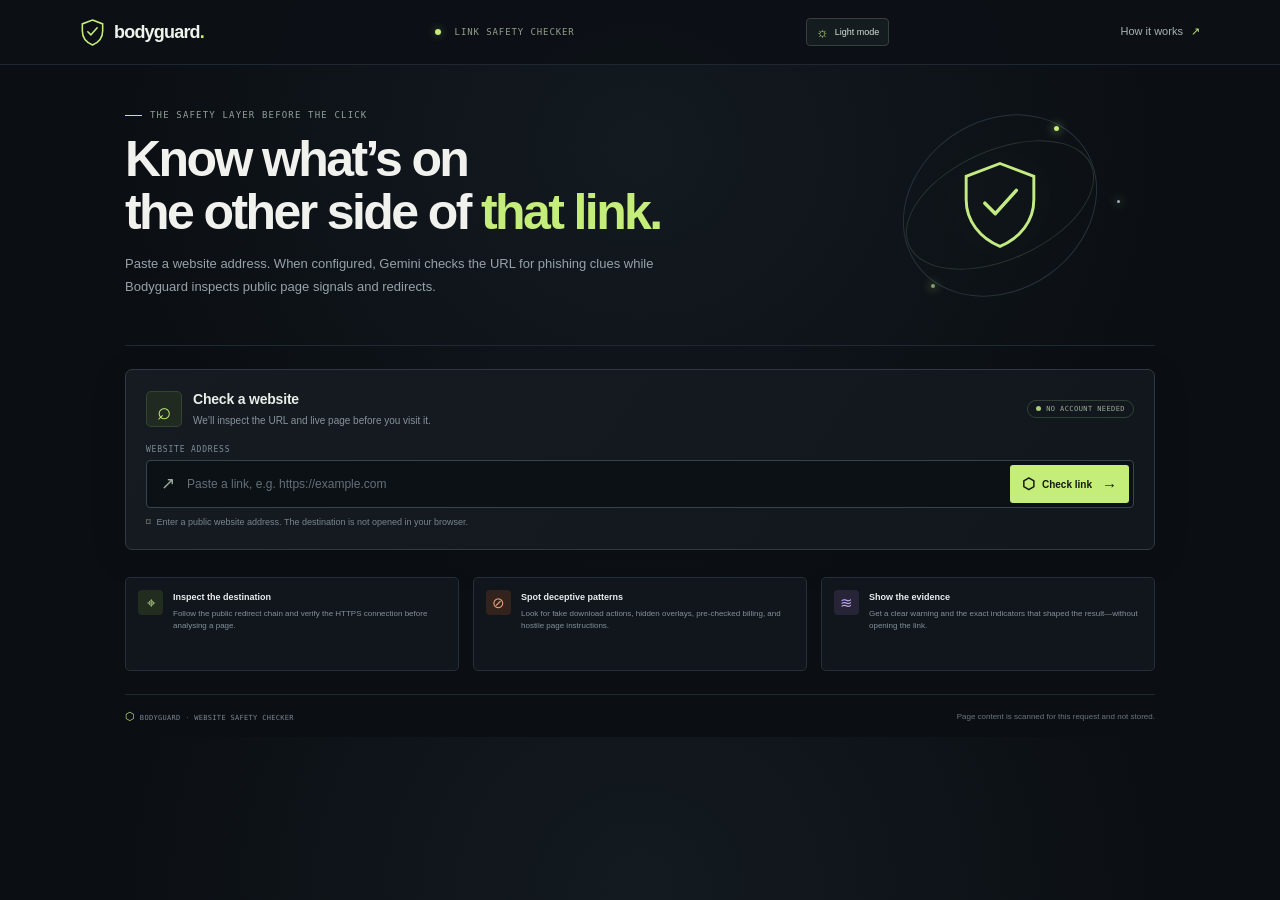
==== jam_journey-main-edited/index.html @ 0ff9578a "Add files via upload" ====
<!doctype html>
<html lang="en">
<head>
  <meta charset="utf-8" />
  <meta name="viewport" content="width=device-width, initial-scale=1" />
  <meta name="theme-color" content="#0b0e13" />
  <meta name="description" content="Check a URL for scam and phishing signals with Gemini AI and live page safety checks." />
  <title>Bodyguard — Website safety checker</title>
  <link rel="stylesheet" href="styles.css" />
</head>
<body>
  <header class="topbar"><a class="brand" href="#home" aria-label="Bodyguard home"><span class="shield-logo" aria-hidden="true"><svg viewBox="0 0 32 36" fill="none"><path d="M16 2 29 7v9c0 8.2-5.3 14.7-13 18C8.3 30.7 3 24.2 3 16V7l13-5Z" stroke="currentColor" stroke-width="2"/><path d="m10 17 4 4 8-9" stroke="currentColor" stroke-width="2" stroke-linecap="round" stroke-linejoin="round"/></svg></span><span>bodyguard<span class="brand-dot">.</span></span></a><div class="top-status"><i></i> LINK SAFETY CHECKER</div><button id="theme-toggle" class="theme-toggle" type="button" aria-label="Switch to light theme" aria-pressed="false"><span class="theme-icon" aria-hidden="true">☼</span><span class="theme-label">Light mode</span></button><a class="source-link" href="README.md">How it works <span>↗</span></a></header>
  <main id="home">
    <section class="hero"><div class="hero-copy"><div class="eyebrow"><span></span>THE SAFETY LAYER BEFORE THE CLICK</div><h1>Know what’s on<br/>the other side of <em>that link.</em></h1><p>Paste a website address. When configured, Gemini checks the URL for phishing clues while Bodyguard inspects public page signals and redirects.</p></div><div class="shield-art" aria-hidden="true"><div class="orbit orbit-a"></div><div class="orbit orbit-b"></div><div class="orb-core"><svg viewBox="0 0 70 78" fill="none"><path d="M35 3 64 14v20c0 18.2-11.8 32.7-29 40C17.8 66.7 6 52.2 6 34V14L35 3Z" stroke="currentColor" stroke-width="2.5"/><path d="m22 37 9 9 18-20" stroke="currentColor" stroke-width="3" stroke-linecap="round" stroke-linejoin="round"/></svg></div><span class="orbit-dot dot-a"></span><span class="orbit-dot dot-b"></span><span class="orbit-dot dot-c"></span></div></section>

    <section class="scanner-card" aria-labelledby="scan-title"><div class="scanner-heading"><div class="scanner-symbol">⌕</div><div><h2 id="scan-title">Check a website</h2><p>We’ll inspect the URL and live page before you visit it.</p></div><span class="privacy-chip"><span></span>NO ACCOUNT NEEDED</span></div><form id="scan-form" novalidate><label class="url-label" for="url-input">WEBSITE ADDRESS</label><div class="url-entry"><span class="url-prefix">↗</span><input id="url-input" name="url" type="text" inputmode="url" placeholder="Paste a link, e.g. https://example.com" autocomplete="url" spellcheck="false" required/><button id="scan-button" type="submit"><span class="button-shield">⬡</span><span>Check link</span><span class="button-arrow">→</span></button></div><div class="form-hint"><span>⌑</span> Enter a public website address. The destination is not opened in your browser.</div><p class="form-error" id="form-error" role="alert" hidden></p></form></section>

    <section class="loading-card" id="loading-card" hidden aria-live="polite"><div class="scan-spinner"></div><div><b id="loading-title">Checking the website…</b><span id="loading-step">Looking up the public address and checking the connection.</span></div><span class="loading-elapsed" id="loading-elapsed">0s</span></section>

    <section class="result" id="result" hidden aria-live="polite" aria-atomic="true"><div class="result-banner" id="result-banner"><div class="result-symbol" id="result-symbol"></div><div class="result-message"><div class="result-kicker" id="result-kicker"></div><h2 id="result-title"></h2><p id="result-summary"></p></div><div class="result-host" id="result-host"></div></div><div class="result-body"><div class="result-meta"><span id="checked-url"></span><span id="scan-time"></span></div><section class="findings-section"><div class="section-heading"><div><h3>What we found</h3><p>Signals collected from the live page and its connection.</p></div><span class="finding-count" id="finding-count"></span></div><div class="findings" id="findings"></div><div class="no-findings" id="no-findings" hidden><span>✓</span><div><b>No high-risk page patterns detected</b><small>This is a limited scan, not a guarantee that the site is safe.</small></div></div></section><section class="connection-section"><div class="section-heading"><div><h3>Connection &amp; page checks</h3><p>Technical details about the page Bodyguard inspected.</p></div></div><div class="check-grid" id="check-grid"></div></section><details class="limits"><summary>What this scan can and can’t tell you</summary><p>Bodyguard fetches the public page and applies local security heuristics. It does not execute the site’s JavaScript, use a commercial malware or phishing reputation database, or certify a site as safe. “No major issues found” means this scan did not observe its listed warning signs; stay cautious with unfamiliar sites.</p></details><button class="scan-another" id="scan-another" type="button">Check another link <span>↗</span></button></div></section>

    <section class="feature-grid" id="how-it-works"><article><span class="feature-icon green">⌖</span><div><h3>Inspect the destination</h3><p>Follow the public redirect chain and verify the HTTPS connection before analysing a page.</p></div></article><article><span class="feature-icon orange">⊘</span><div><h3>Spot deceptive patterns</h3><p>Look for fake download actions, hidden overlays, pre-checked billing, and hostile page instructions.</p></div></article><article><span class="feature-icon violet">≋</span><div><h3>Show the evidence</h3><p>Get a clear warning and the exact indicators that shaped the result—without opening the link.</p></div></article></section>
    <footer><span><span class="footer-shield">⬡</span> BODYGUARD <i>·</i> WEBSITE SAFETY CHECKER</span><span>Page content is scanned for this request and not stored.</span></footer>
  </main>
  <script src="app.js" defer></script>
</body>
</html>
---- jam_journey-main-edited/styles.css ----
:root{color-scheme:dark;--bg:#0b0f14;--panel:#12181f;--panel2:#161e26;--line:#27313a;--text:#e9edf0;--muted:#8b969f;--lime:#c5ed79;--mono:'Cascadia Code','SFMono-Regular',Consolas,monospace;--sans:Inter,'Segoe UI',Arial,sans-serif;--display:Inter,'Segoe UI',Arial,sans-serif}*{box-sizing:border-box}html{scroll-behavior:smooth}body{margin:0;background:radial-gradient(ellipse at 50% 20%,#131a20 0,#0b0f14 58%);color:var(--text);font:14px/1.55 var(--sans);-webkit-font-smoothing:antialiased}.topbar{height:65px;padding:0 max(calc((100vw - 1120px)/2),28px);border-bottom:1px solid #1f2830;background:#0c1116eF;display:flex;align-items:center;justify-content:space-between}.brand{display:flex;align-items:center;gap:9px;color:#eef3eb;text-decoration:none;font:750 18px var(--display);letter-spacing:-.8px}.shield-logo{width:25px;height:29px;color:var(--lime)}.shield-logo svg{width:100%;height:100%}.brand-dot{color:var(--lime)}.top-status{font:9px var(--mono);letter-spacing:.1em;color:#91a087}.top-status i{display:inline-block;width:6px;height:6px;background:var(--lime);box-shadow:0 0 8px #c5ed7966;border-radius:50%;margin-right:7px}.source-link{color:#a7b2b5;text-decoration:none;font-size:11px}.source-link span{color:var(--lime);padding-left:5px}main{width:min(1030px,calc(100% - 48px));margin:0 auto}.hero{min-height:281px;display:flex;align-items:center;justify-content:space-between;position:relative;overflow:hidden;border-bottom:1px solid #202831}.hero-copy{padding:40px 0 42px;max-width:595px;position:relative;z-index:1}.eyebrow{display:flex;align-items:center;gap:8px;font:9px var(--mono);letter-spacing:.13em;color:#93a098;margin-bottom:13px}.eyebrow span{height:1px;width:17px;background:var(--lime)}h1{font:650 clamp(34px,5vw,50px)/1.06 var(--display);letter-spacing:-2.6px;margin:0;color:#f1f2ed}h1 em{font-style:normal;color:var(--lime)}.hero-copy p{max-width:540px;color:#98a2a9;font-size:13px;margin:14px 0 0;line-height:1.7}.shield-art{width:250px;height:220px;position:relative;display:grid;place-items:center;flex-shrink:0;margin-right:30px}.orbit{position:absolute;border:1px solid #27342d;border-radius:50%;transform:rotate(-24deg)}.orbit-a{width:200px;height:110px}.orbit-b{width:170px;height:205px;transform:rotate(55deg);border-color:#27313a}.orb-core{width:84px;height:91px;color:#c3ea83;filter:drop-shadow(0 0 22px #b8ef7623);display:grid;place-items:center;z-index:2}.orb-core svg{width:100%;height:100%}.orbit-dot{position:absolute;width:5px;height:5px;border-radius:50%;background:var(--lime);box-shadow:0 0 10px #c5ed79}.dot-a{top:31px;right:66px}.dot-b{bottom:27px;left:56px;width:4px;height:4px;background:#839c72}.dot-c{top:105px;right:5px;width:3px;height:3px;background:#9baec4}.scanner-card{border:1px solid #303941;background:linear-gradient(125deg,#151b21,#11171d);border-radius:7px;padding:19px 20px;margin:23px 0 0;box-shadow:0 8px 35px #0002}.scanner-heading{display:flex;align-items:center;gap:11px;margin-bottom:17px}.scanner-symbol{height:36px;width:36px;border-radius:5px;display:grid;place-items:center;background:#202a20;border:1px solid #35442e;color:var(--lime);font-size:24px}.scanner-heading h2{margin:0;color:#e9eee8;font-size:14px;font-weight:650;letter-spacing:-.2px}.scanner-heading p{margin:2px 0 0;color:#87939d;font-size:10px}.privacy-chip{margin-left:auto;border:1px solid #314034;border-radius:20px;padding:4px 8px;color:#9eac97;font:7px var(--mono);letter-spacing:.06em}.privacy-chip span{display:inline-block;width:5px;height:5px;background:#a8cf78;border-radius:50%;margin-right:5px}.url-label{display:block;color:#7f8c95;font:8px var(--mono);letter-spacing:.1em;margin-bottom:6px}.url-entry{height:48px;border:1px solid #39444c;background:#0c1116;border-radius:4px;display:flex;align-items:center;padding:4px;transition:border .15s,box-shadow .15s}.url-entry:focus-within{border-color:#748952;box-shadow:0 0 0 2px #c5ed7912}.url-prefix{width:34px;display:grid;place-items:center;color:#9daaa0;font-size:17px}.url-entry input{border:0;outline:0;min-width:0;flex:1;background:transparent;color:#e4e9e9;font:12px var(--sans)}.url-entry input::placeholder{color:#637078}.url-entry input:disabled{opacity:.65}.url-entry button{height:38px;border:0;border-radius:3px;padding:0 12px;background:var(--lime);color:#13190f;font-size:10px;font-weight:700;display:flex;align-items:center;gap:7px;cursor:pointer;transition:background .15s}.url-entry button:hover{background:#d5f590}.url-entry button:disabled{opacity:.55;cursor:wait}.button-shield{font-size:15px}.button-arrow{font-size:15px;margin-left:3px}.form-hint{font-size:9px;color:#79868d;margin-top:8px}.form-hint span{color:#a7b68e;margin-right:3px}.form-error{border:1px solid #663b32;background:#261a17;color:#f1a18b;padding:8px 10px;border-radius:3px;font-size:10px;margin:9px 0 0}.loading-card{display:flex;align-items:center;gap:11px;background:#151c20;border:1px solid #374038;border-radius:5px;padding:14px;margin:13px 0 0}.loading-card[hidden]{display:none}.scan-spinner{width:22px;height:22px;border:2px solid #354034;border-top-color:var(--lime);border-radius:50%;animation:spin .8s linear infinite;flex-shrink:0}.loading-card>div:nth-child(2){flex:1}.loading-card b,.loading-card span{display:block}.loading-card b{font-size:10px;font-weight:600}.loading-card>div:nth-child(2)>span{font-size:9px;color:#8b9795;margin-top:2px}.loading-elapsed{font:8px var(--mono);color:#839080}.result{margin:16px 0 0;scroll-margin-top:20px}.result[hidden]{display:none}.result-banner{min-height:112px;border:1px solid #474b3e;border-radius:5px 5px 0 0;display:flex;align-items:center;gap:14px;padding:16px 18px;position:relative;overflow:hidden;background:linear-gradient(110deg,#20251b,#191d19)}.result-banner:after{content:'';width:170px;height:170px;border-radius:50%;position:absolute;right:-50px;top:-90px;border:1px solid #ffffff0c;box-shadow:0 0 0 17px #ffffff05,0 0 0 34px #ffffff04}.banner-dangerous{background:linear-gradient(105deg,#512119,#311a18 72%,#251817);border-color:#804337}.banner-suspicious{background:linear-gradient(105deg,#41291a,#281e18);border-color:#715032}.banner-caution{background:linear-gradient(105deg,#38301b,#211f18);border-color:#625633}.banner-no-major-issues{background:linear-gradient(105deg,#1c3020,#171e1a);border-color:#445b39}.banner-unknown{background:linear-gradient(105deg,#33281c,#211d18);border-color:#5e4934}.result-symbol{width:42px;height:42px;flex-shrink:0;border-radius:50%;border:1px solid #d59073;background:#8f302b;color:#fff3ef;display:grid;place-items:center;font:700 25px var(--sans);box-shadow:0 0 19px #ec715122}.banner-suspicious .result-symbol,.banner-caution .result-symbol,.banner-unknown .result-symbol{background:#654624;border-color:#c7a160;color:#ffe6b5;box-shadow:none}.banner-no-major-issues .result-symbol{background:#344c31;border-color:#80aa66;color:#d8f2c3;box-shadow:none}.result-message{flex:1;position:relative;z-index:1}.result-kicker{font:8px var(--mono);letter-spacing:.12em;color:#f0a18b}.banner-suspicious .result-kicker,.banner-caution .result-kicker,.banner-unknown .result-kicker{color:#e1be78}.banner-no-major-issues .result-kicker{color:#aad38c}.result-message h2{font:650 19px var(--display);letter-spacing:-.45px;margin:3px 0 3px;color:#fff3ed}.banner-no-major-issues .result-message h2{color:#e6f4df}.result-message p{max-width:700px;margin:0;color:#d9b7ad;font-size:10px}.banner-suspicious .result-message p,.banner-caution .result-message p,.banner-unknown .result-message p{color:#d6c4a3}.banner-no-major-issues .result-message p{color:#a5b59c}.result-host{position:relative;z-index:1;max-width:185px;overflow-wrap:anywhere;text-align:right;color:#ecd5ce;font:8px/1.6 var(--mono)}.result-body{background:#12181f;border:1px solid #27313a;border-top:0;border-radius:0 0 5px 5px;padding:15px 17px 16px}.result-meta{display:flex;justify-content:space-between;gap:10px;padding-bottom:10px;border-bottom:1px solid #252e36;color:#76838c;font:7px var(--mono)}.result-meta span:first-child{overflow-wrap:anywhere}.section-heading{display:flex;justify-content:space-between;align-items:center;margin:12px 0 7px}.section-heading h3{font-size:10px;margin:0;font-weight:650}.section-heading p{font-size:8px;color:#7e8a91;margin:1px 0 0}.finding-count{font:7px var(--mono);letter-spacing:.04em;color:#94a08c;border:1px solid #354039;border-radius:10px;padding:2px 6px}.findings{display:grid;gap:6px}.finding{display:grid;grid-template-columns:22px minmax(0,1fr) auto;gap:8px;align-items:start;padding:9px 9px;border:1px solid #29323a;border-radius:4px;background:#0f1419}.finding-icon{height:19px;width:19px;border-radius:50%;display:grid;place-items:center;background:#423025;color:#f3a17c;font:bold 11px var(--sans);margin-top:1px}.finding-critical .finding-icon{background:#532420;color:#ff9c88}.finding-medium .finding-icon{background:#39321f;color:#e3c475}.finding-low .finding-icon{background:#202b30;color:#9fb1b1}.finding-copy b{display:block;color:#dfe4e5;font-size:9px;font-weight:600}.finding-copy p{color:#929da2;font-size:8px;line-height:1.5;margin:2px 0 0}.finding-severity{font:6px var(--mono);letter-spacing:.08em;color:#e8a17e;border:1px solid #4c352c;border-radius:2px;padding:2px 4px;margin-top:2px}.finding-medium .finding-severity{color:#ddc276;border-color:#463e2b}.finding-low .finding-severity{color:#a2b0b1;border-color:#364145}.finding-evidence{grid-column:2/4;font-size:7px;color:#9ca8a9}.finding-evidence summary,.limits summary{cursor:pointer;list-style:none}.finding-evidence summary::-webkit-details-marker,.limits summary::-webkit-details-marker{display:none}.finding-evidence summary:after{content:'  +';color:var(--lime)}.finding-evidence[open] summary:after{content:'  −'}.finding-evidence pre{margin:5px 0 0;padding:7px;background:#090d11;border:1px solid #242e36;border-radius:3px;color:#afbbb7;white-space:pre-wrap;overflow-wrap:anywhere;font:7px/1.5 var(--mono)}.no-findings{display:flex;align-items:center;gap:9px;padding:10px;border:1px solid #344331;border-radius:4px;background:#141d16}.no-findings[hidden]{display:none}.no-findings>span{height:22px;width:22px;border-radius:50%;display:grid;place-items:center;background:#2a3a25;color:#b5db92}.no-findings b,.no-findings small{display:block}.no-findings b{font-size:9px;color:#d5e9c8}.no-findings small{font-size:8px;color:#899984;margin-top:1px}.connection-section{border-top:1px solid #262e35;margin-top:13px;padding-top:1px}.check-grid{display:grid;grid-template-columns:repeat(2,minmax(0,1fr));gap:6px}.check-card{display:flex;align-items:flex-start;gap:7px;min-height:47px;padding:7px;border:1px solid #283139;border-radius:3px;background:#0f1419}.check-mark{height:16px;width:16px;flex-shrink:0;border-radius:50%;display:grid;place-items:center;background:#243322;color:#a8d380;font-size:9px}.check-card.warning .check-mark{background:#3a2921;color:#eba17e}.check-card.info .check-mark{background:#232c31;color:#a4b3b4}.check-card b,.check-card small{display:block}.check-card b{font-size:8px;color:#c9d1d2;font-weight:600}.check-card small{font-size:7px;color:#879398;line-height:1.4;margin-top:1px}.limits{margin-top:11px;border-top:1px solid #252e35;padding-top:9px;color:#91a09d}.limits summary{font-size:8px}.limits summary:after{content:'  +';color:#c0e582}.limits[open] summary:after{content:'  −'}.limits p{font-size:8px;color:#86949a;line-height:1.6;max-width:820px}.scan-another{margin-top:13px;border:1px solid #47543b;background:#202a1d;color:#cfe7a6;border-radius:3px;padding:7px 9px;font-size:8px;cursor:pointer}.scan-another:hover{background:#2b3824}.scan-another span{margin-left:6px}.feature-grid{margin:27px 0 23px;display:grid;grid-template-columns:repeat(3,1fr);gap:14px}.feature-grid article{border:1px solid #252f37;border-radius:5px;background:#10161b;min-height:94px;padding:12px;display:flex;align-items:flex-start;gap:10px}.feature-icon{height:25px;width:25px;flex-shrink:0;display:grid;place-items:center;border-radius:4px;font-size:15px}.feature-icon.green{background:#222d20;color:#badb8e}.feature-icon.orange{background:#32231d;color:#e69c7b}.feature-icon.violet{background:#282438;color:#b9a8e6}.feature-grid h3{font-size:9px;margin:1px 0 3px;font-weight:650}.feature-grid p{font-size:8px;line-height:1.5;color:#849097;margin:0}footer{height:43px;border-top:1px solid #202830;display:flex;align-items:center;justify-content:space-between;color:#79858d;font:7px var(--mono);letter-spacing:.045em}footer>span:last-child{font:8px var(--sans);letter-spacing:0;color:#69767d}.footer-shield{font-size:11px;color:var(--lime)}footer i{font-style:normal;color:#4b565d}@keyframes spin{to{transform:rotate(360deg)}}@media(max-width:760px){.topbar{padding:0 17px}.hero{min-height:246px}.hero-copy{max-width:calc(100% - 130px)}.hero h1{font-size:36px}.shield-art{width:140px;height:180px;margin-right:0}.orbit-a{width:125px;height:76px}.orbit-b{width:119px;height:146px}.orb-core{width:59px;height:66px}.dot-a{right:22px}.dot-b{left:7px}.dot-c{right:0}.feature-grid{gap:7px}.feature-grid article{padding:9px;gap:7px}}@media(max-width:570px){main{width:calc(100% - 28px)}.topbar{height:55px;padding:0 14px}.brand{font-size:16px}.top-status{font-size:7px;letter-spacing:.04em}.source-link{font-size:9px}.hero{min-height:0;padding:27px 0 22px}.hero-copy{max-width:100%;padding:0}.hero h1{font-size:34px;letter-spacing:-1.8px}.hero-copy p{max-width:440px;font-size:11px}.shield-art{display:none}.scanner-card{margin-top:14px;padding:13px}.scanner-heading{margin-bottom:13px}.privacy-chip{font-size:6px;padding:3px 6px}.url-entry{height:auto;min-height:47px}.url-prefix{width:27px}.url-entry input{font-size:10px}.url-entry button{height:36px;padding:0 8px;gap:5px;font-size:9px}.button-shield{display:none}.result-banner{align-items:flex-start;gap:9px;padding:12px}.result-symbol{width:32px;height:32px;font-size:20px}.result-host{display:none}.result-message h2{font-size:16px}.result-message p{font-size:9px}.result-kicker{font-size:7px}.result-body{padding:11px}.result-meta{font-size:6px}.section-heading p{font-size:7px}.finding{grid-template-columns:20px minmax(0,1fr);gap:6px}.finding-severity{grid-column:2;grid-row:1;justify-self:end}.finding-copy{padding-right:43px}.finding-evidence{grid-column:2}.check-grid{grid-template-columns:1fr}.feature-grid{grid-template-columns:1fr;margin-top:18px;gap:7px}.feature-grid article{min-height:67px;padding:10px}.feature-grid p{font-size:8px}.feature-grid h3{font-size:9px}footer{height:auto;min-height:44px;gap:6px;line-height:1.4}footer>span:last-child{text-align:right;font-size:7px}}


.ai-assessment{margin:10px 0;padding:10px 12px;border:1px solid #35412f;border-radius:4px;background:#141c15;color:#cad8bd}.ai-assessment[hidden]{display:none}.ai-assessment b{font-size:9px;color:#c5ed79}.ai-assessment p{margin:4px 0;color:#b2bdb1;font-size:9px;line-height:1.5}.ai-assessment small{display:block;color:#94a291;font-size:8px;line-height:1.5}

.theme-toggle{display:inline-flex;align-items:center;justify-content:center;gap:6px;flex:0 0 auto;border:1px solid #35413d;border-radius:4px;background:#151c20;color:#d5e0d6;padding:6px 9px;font:9px var(--sans);cursor:pointer;transition:background .18s,border-color .18s,color .18s}.theme-toggle:hover{border-color:#708454;background:#202920}.theme-toggle:focus-visible{outline:2px solid var(--lime);outline-offset:2px}.theme-icon{font-size:14px;line-height:1;color:var(--lime)}
:root[data-theme="light"]{color-scheme:light;--bg:#f4f7f3;--panel:#fff;--panel2:#f8faf7;--line:#dfe6dd;--text:#1a2921;--muted:#66736a}
:root[data-theme="light"] body{background:radial-gradient(ellipse at 50% 18%,#fff 0,#f2f6f1 66%);color:#1d2b23}
:root[data-theme="light"] .topbar{background:#ffffffed;border-bottom-color:#e2e8e1}
:root[data-theme="light"] .brand{color:#1b2a20}
:root[data-theme="light"] .top-status{color:#637267}
:root[data-theme="light"] .source-link{color:#59675d}
:root[data-theme="light"] .hero{border-bottom-color:#e0e7df}
:root[data-theme="light"] h1{color:#1a2b20}
:root[data-theme="light"] .hero-copy p{color:#637168}
:root[data-theme="light"] .orbit{border-color:#dce7d9}
:root[data-theme="light"] .orbit-b{border-color:#e2e9e3}
:root[data-theme="light"] .scanner-card{background:linear-gradient(125deg,#fff,#f8faf7);border-color:#dce5dc;box-shadow:0 9px 32px #223a2810}
:root[data-theme="light"] .scanner-heading h2{color:#203126}
:root[data-theme="light"] .scanner-heading p{color:#6e7c72}
:root[data-theme="light"] .privacy-chip{border-color:#d9e5d6;color:#60745f}
:root[data-theme="light"] .url-label{color:#68766c}
:root[data-theme="light"] .url-entry{background:#fff;border-color:#ccd8ce}
:root[data-theme="light"] .url-entry input{color:#1f3025}
:root[data-theme="light"] .url-entry input::placeholder{color:#8b978e}
:root[data-theme="light"] .url-prefix{color:#718076}
:root[data-theme="light"] .form-hint{color:#718077}
:root[data-theme="light"] .loading-card{background:#fff;border-color:#dce5dc;color:#26362a}
:root[data-theme="light"] .loading-card>div:nth-child(2)>span{color:#64736a}
:root[data-theme="light"] .result-body{background:#fff;border-color:#dce4dc}
:root[data-theme="light"] .result-meta{border-bottom-color:#e3e9e2;color:#65736a}
:root[data-theme="light"] .section-heading h3{color:#26372b}
:root[data-theme="light"] .section-heading p{color:#6f7d73}
:root[data-theme="light"] .finding{background:#f8faf8;border-color:#e0e7e0}
:root[data-theme="light"] .finding-copy b{color:#26372d}
:root[data-theme="light"] .finding-copy p{color:#5f6d64}
:root[data-theme="light"] .finding-count{color:#526250;border-color:#d8e1d6}
:root[data-theme="light"] .finding-evidence{color:#59685e}
:root[data-theme="light"] .finding-evidence pre{background:#f2f5f1;border-color:#dfe6df;color:#3f5145}
:root[data-theme="light"] .finding-severity{color:#984a35;border-color:#e6c9bd}
:root[data-theme="light"] .finding-medium .finding-severity{color:#80631e;border-color:#e5d8ae}
:root[data-theme="light"] .finding-low .finding-severity{color:#51656a;border-color:#d4dfe0}
:root[data-theme="light"] .finding-icon{background:#f8e7e1;color:#a74937}
:root[data-theme="light"] .finding-medium .finding-icon{background:#f4efd9;color:#83691f}
:root[data-theme="light"] .finding-low .finding-icon{background:#e8eff0;color:#516a70}
:root[data-theme="light"] .banner-dangerous{background:linear-gradient(105deg,#fff0ed,#fff8f6);border-color:#ecc6bd}
:root[data-theme="light"] .banner-suspicious{background:linear-gradient(105deg,#fff6e8,#fffbf4);border-color:#ead7b8}
:root[data-theme="light"] .banner-caution,:root[data-theme="light"] .banner-unknown{background:linear-gradient(105deg,#fff9e8,#fffdf6);border-color:#e7ddb9}
:root[data-theme="light"] .banner-no-major-issues{background:linear-gradient(105deg,#edf6e9,#f8fcf6);border-color:#cfdfc7}
:root[data-theme="light"] .result-message h2,:root[data-theme="light"] .banner-no-major-issues .result-message h2{color:#28372e}
:root[data-theme="light"] .result-message p,:root[data-theme="light"] .banner-no-major-issues .result-message p{color:#56665a}
:root[data-theme="light"] .result-kicker{color:#a34837}
:root[data-theme="light"] .banner-suspicious .result-kicker,:root[data-theme="light"] .banner-caution .result-kicker,:root[data-theme="light"] .banner-unknown .result-kicker{color:#80621c}
:root[data-theme="light"] .banner-no-major-issues .result-kicker{color:#497246}
:root[data-theme="light"] .result-symbol{box-shadow:none}
:root[data-theme="light"] .banner-suspicious .result-symbol,:root[data-theme="light"] .banner-caution .result-symbol,:root[data-theme="light"] .banner-unknown .result-symbol{background:#f0e4c7;color:#6c531b;border-color:#d6c18f}
:root[data-theme="light"] .banner-no-major-issues .result-symbol{background:#dcebd4;color:#3c673f;border-color:#9bbd8b}
:root[data-theme="light"] .no-findings{background:#f3f8f0;border-color:#d8e6d1}
:root[data-theme="light"] .no-findings b{color:#2c4c31}
:root[data-theme="light"] .no-findings small{color:#637660}
:root[data-theme="light"] .connection-section,:root[data-theme="light"] .limits{border-color:#e2e8e1}
:root[data-theme="light"] .check-card{background:#f8faf8;border-color:#e0e7e0}
:root[data-theme="light"] .check-card b{color:#33443a}
:root[data-theme="light"] .check-card small{color:#617066}
:root[data-theme="light"] .check-mark{background:#e3efdf;color:#437043}
:root[data-theme="light"] .check-card.warning .check-mark{background:#f7e8df;color:#a04c35}
:root[data-theme="light"] .check-card.info .check-mark{background:#e9eff0;color:#5b7074}
:root[data-theme="light"] .limits{color:#526358}
:root[data-theme="light"] .limits p{color:#5e6d63}
:root[data-theme="light"] .scan-another{background:#f1f6ec;border-color:#cbdabd;color:#3f6035}
:root[data-theme="light"] .feature-grid article{background:#fff;border-color:#e0e7e0}
:root[data-theme="light"] .feature-grid h3{color:#2a392f}
:root[data-theme="light"] .feature-grid p{color:#627066}
:root[data-theme="light"] .feature-icon.green{background:#e9f1e5;color:#527247}
:root[data-theme="light"] .feature-icon.orange{background:#f8ebe5;color:#a76848}
:root[data-theme="light"] .feature-icon.violet{background:#eeebf6;color:#6f6294}
:root[data-theme="light"] footer{border-top-color:#e0e7df;color:#647267}
:root[data-theme="light"] footer>span:last-child{color:#68766c}
:root[data-theme="light"] .theme-toggle{background:#fff;border-color:#d6e0d6;color:#36473b}
:root[data-theme="light"] .theme-toggle:hover{background:#f1f6ef;border-color:#adc1a5}
:root[data-theme="light"] .theme-toggle:focus-visible{outline-color:#537745}
:root[data-theme="light"] .theme-icon{color:#687e39}
@media(max-width:570px){.top-status{display:none}.theme-toggle{padding:5px 7px;font-size:8px}.source-link{font-size:8px}}

:root[data-theme="light"] .ai-assessment{background:#f2f7ef;border-color:#d8e5d2;color:#47594a}:root[data-theme="light"] .ai-assessment b{color:#426a3f}:root[data-theme="light"] .ai-assessment p,:root[data-theme="light"] .ai-assessment small{color:#5d6d5f}
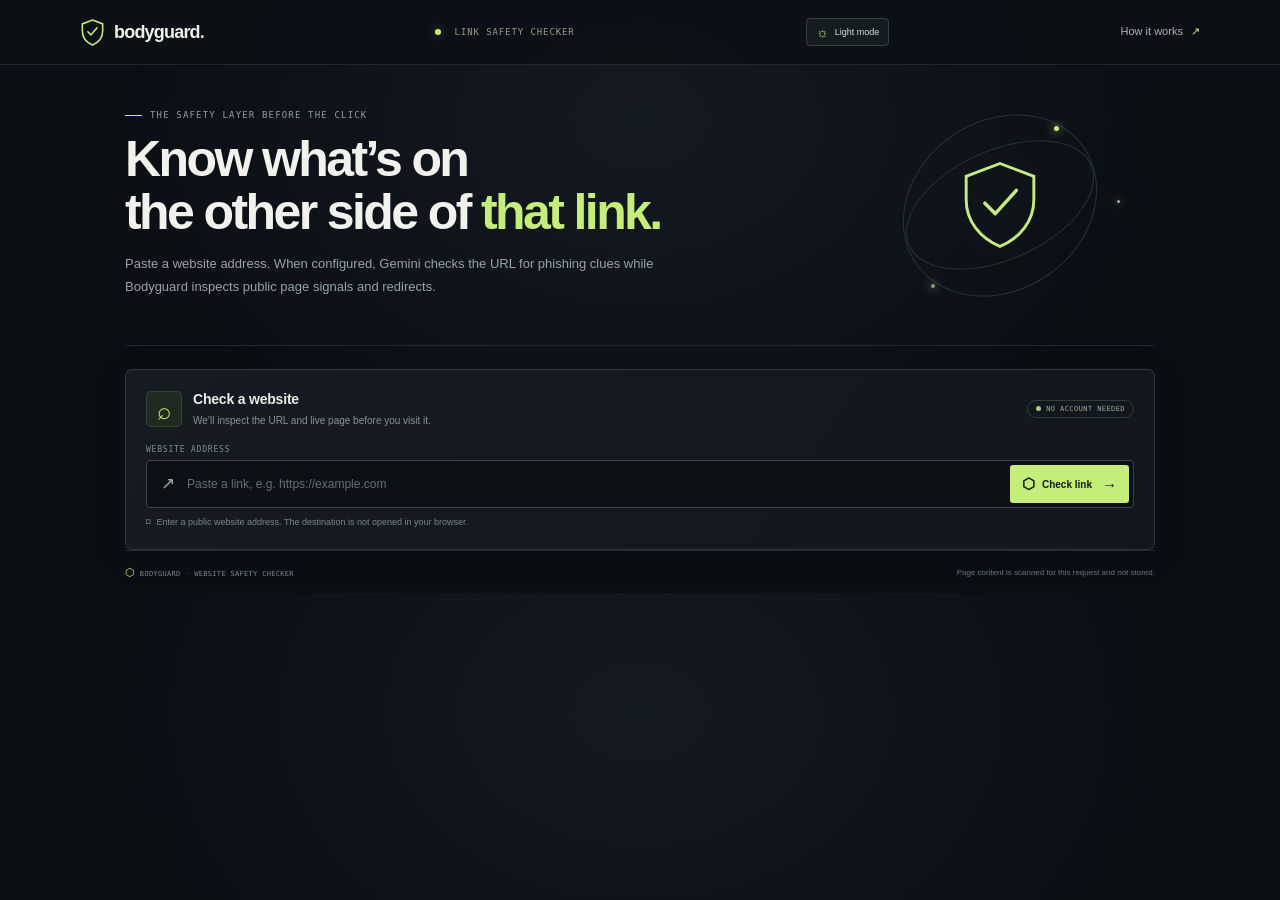
==== commit ec0b1d4b: "Remove feature-grid section from index.html" ====
--- a/jam_journey-main-edited/index.html
+++ b/jam_journey-main-edited/index.html
@@ -1,28 +1,27 @@
-<!doctype html>
-<html lang="en">
-<head>
-  <meta charset="utf-8" />
-  <meta name="viewport" content="width=device-width, initial-scale=1" />
-  <meta name="theme-color" content="#0b0e13" />
-  <meta name="description" content="Check a URL for scam and phishing signals with Gemini AI and live page safety checks." />
-  <title>Bodyguard — Website safety checker</title>
-  <link rel="stylesheet" href="styles.css" />
-</head>
-<body>
-  <header class="topbar"><a class="brand" href="#home" aria-label="Bodyguard home"><span class="shield-logo" aria-hidden="true"><svg viewBox="0 0 32 36" fill="none"><path d="M16 2 29 7v9c0 8.2-5.3 14.7-13 18C8.3 30.7 3 24.2 3 16V7l13-5Z" stroke="currentColor" stroke-width="2"/><path d="m10 17 4 4 8-9" stroke="currentColor" stroke-width="2" stroke-linecap="round" stroke-linejoin="round"/></svg></span><span>bodyguard<span class="brand-dot">.</span></span></a><div class="top-status"><i></i> LINK SAFETY CHECKER</div><button id="theme-toggle" class="theme-toggle" type="button" aria-label="Switch to light theme" aria-pressed="false"><span class="theme-icon" aria-hidden="true">☼</span><span class="theme-label">Light mode</span></button><a class="source-link" href="README.md">How it works <span>↗</span></a></header>
-  <main id="home">
-    <section class="hero"><div class="hero-copy"><div class="eyebrow"><span></span>THE SAFETY LAYER BEFORE THE CLICK</div><h1>Know what’s on<br/>the other side of <em>that link.</em></h1><p>Paste a website address. When configured, Gemini checks the URL for phishing clues while Bodyguard inspects public page signals and redirects.</p></div><div class="shield-art" aria-hidden="true"><div class="orbit orbit-a"></div><div class="orbit orbit-b"></div><div class="orb-core"><svg viewBox="0 0 70 78" fill="none"><path d="M35 3 64 14v20c0 18.2-11.8 32.7-29 40C17.8 66.7 6 52.2 6 34V14L35 3Z" stroke="currentColor" stroke-width="2.5"/><path d="m22 37 9 9 18-20" stroke="currentColor" stroke-width="3" stroke-linecap="round" stroke-linejoin="round"/></svg></div><span class="orbit-dot dot-a"></span><span class="orbit-dot dot-b"></span><span class="orbit-dot dot-c"></span></div></section>
-
-    <section class="scanner-card" aria-labelledby="scan-title"><div class="scanner-heading"><div class="scanner-symbol">⌕</div><div><h2 id="scan-title">Check a website</h2><p>We’ll inspect the URL and live page before you visit it.</p></div><span class="privacy-chip"><span></span>NO ACCOUNT NEEDED</span></div><form id="scan-form" novalidate><label class="url-label" for="url-input">WEBSITE ADDRESS</label><div class="url-entry"><span class="url-prefix">↗</span><input id="url-input" name="url" type="text" inputmode="url" placeholder="Paste a link, e.g. https://example.com" autocomplete="url" spellcheck="false" required/><button id="scan-button" type="submit"><span class="button-shield">⬡</span><span>Check link</span><span class="button-arrow">→</span></button></div><div class="form-hint"><span>⌑</span> Enter a public website address. The destination is not opened in your browser.</div><p class="form-error" id="form-error" role="alert" hidden></p></form></section>
-
-    <section class="loading-card" id="loading-card" hidden aria-live="polite"><div class="scan-spinner"></div><div><b id="loading-title">Checking the website…</b><span id="loading-step">Looking up the public address and checking the connection.</span></div><span class="loading-elapsed" id="loading-elapsed">0s</span></section>
-
-    <section class="result" id="result" hidden aria-live="polite" aria-atomic="true"><div class="result-banner" id="result-banner"><div class="result-symbol" id="result-symbol"></div><div class="result-message"><div class="result-kicker" id="result-kicker"></div><h2 id="result-title"></h2><p id="result-summary"></p></div><div class="result-host" id="result-host"></div></div><div class="result-body"><div class="result-meta"><span id="checked-url"></span><span id="scan-time"></span></div><section class="findings-section"><div class="section-heading"><div><h3>What we found</h3><p>Signals collected from the live page and its connection.</p></div><span class="finding-count" id="finding-count"></span></div><div class="findings" id="findings"></div><div class="no-findings" id="no-findings" hidden><span>✓</span><div><b>No high-risk page patterns detected</b><small>This is a limited scan, not a guarantee that the site is safe.</small></div></div></section><section class="connection-section"><div class="section-heading"><div><h3>Connection &amp; page checks</h3><p>Technical details about the page Bodyguard inspected.</p></div></div><div class="check-grid" id="check-grid"></div></section><details class="limits"><summary>What this scan can and can’t tell you</summary><p>Bodyguard fetches the public page and applies local security heuristics. It does not execute the site’s JavaScript, use a commercial malware or phishing reputation database, or certify a site as safe. “No major issues found” means this scan did not observe its listed warning signs; stay cautious with unfamiliar sites.</p></details><button class="scan-another" id="scan-another" type="button">Check another link <span>↗</span></button></div></section>
-
-    <section class="feature-grid" id="how-it-works"><article><span class="feature-icon green">⌖</span><div><h3>Inspect the destination</h3><p>Follow the public redirect chain and verify the HTTPS connection before analysing a page.</p></div></article><article><span class="feature-icon orange">⊘</span><div><h3>Spot deceptive patterns</h3><p>Look for fake download actions, hidden overlays, pre-checked billing, and hostile page instructions.</p></div></article><article><span class="feature-icon violet">≋</span><div><h3>Show the evidence</h3><p>Get a clear warning and the exact indicators that shaped the result—without opening the link.</p></div></article></section>
-    <footer><span><span class="footer-shield">⬡</span> BODYGUARD <i>·</i> WEBSITE SAFETY CHECKER</span><span>Page content is scanned for this request and not stored.</span></footer>
-  </main>
-  <script src="app.js" defer></script>
-</body>
-</html>
+<!doctype html>
+<html lang="en">
+<head>
+  <meta charset="utf-8" />
+  <meta name="viewport" content="width=device-width, initial-scale=1" />
+  <meta name="theme-color" content="#0b0e13" />
+  <meta name="description" content="Check a URL for scam and phishing signals with Gemini AI and live page safety checks." />
+  <title>Bodyguard — Website safety checker</title>
+  <link rel="stylesheet" href="styles.css" />
+</head>
+<body>
+  <header class="topbar"><a class="brand" href="#home" aria-label="Bodyguard home"><span class="shield-logo" aria-hidden="true"><svg viewBox="0 0 32 36" fill="none"><path d="M16 2 29 7v9c0 8.2-5.3 14.7-13 18C8.3 30.7 3 24.2 3 16V7l13-5Z" stroke="currentColor" stroke-width="2"/><path d="m10 17 4 4 8-9" stroke="currentColor" stroke-width="2" stroke-linecap="round" stroke-linejoin="round"/></svg></span><span>bodyguard<span class="brand-dot">.</span></span></a><div class="top-status"><i></i> LINK SAFETY CHECKER</div><button id="theme-toggle" class="theme-toggle" type="button" aria-label="Switch to light theme" aria-pressed="false"><span class="theme-icon" aria-hidden="true">☼</span><span class="theme-label">Light mode</span></button><a class="source-link" href="README.md">How it works <span>↗</span></a></header>
+  <main id="home">
+    <section class="hero"><div class="hero-copy"><div class="eyebrow"><span></span>THE SAFETY LAYER BEFORE THE CLICK</div><h1>Know what’s on<br/>the other side of <em>that link.</em></h1><p>Paste a website address. When configured, Gemini checks the URL for phishing clues while Bodyguard inspects public page signals and redirects.</p></div><div class="shield-art" aria-hidden="true"><div class="orbit orbit-a"></div><div class="orbit orbit-b"></div><div class="orb-core"><svg viewBox="0 0 70 78" fill="none"><path d="M35 3 64 14v20c0 18.2-11.8 32.7-29 40C17.8 66.7 6 52.2 6 34V14L35 3Z" stroke="currentColor" stroke-width="2.5"/><path d="m22 37 9 9 18-20" stroke="currentColor" stroke-width="3" stroke-linecap="round" stroke-linejoin="round"/></svg></div><span class="orbit-dot dot-a"></span><span class="orbit-dot dot-b"></span><span class="orbit-dot dot-c"></span></div></section>
 
+    <section class="scanner-card" aria-labelledby="scan-title"><div class="scanner-heading"><div class="scanner-symbol">⌕</div><div><h2 id="scan-title">Check a website</h2><p>We’ll inspect the URL and live page before you visit it.</p></div><span class="privacy-chip"><span></span>NO ACCOUNT NEEDED</span></div><form id="scan-form" novalidate><label class="url-label" for="url-input">WEBSITE ADDRESS</label><div class="url-entry"><span class="url-prefix">↗</span><input id="url-input" name="url" type="text" inputmode="url" placeholder="Paste a link, e.g. https://example.com" autocomplete="url" spellcheck="false" required/><button id="scan-button" type="submit"><span class="button-shield">⬡</span><span>Check link</span><span class="button-arrow">→</span></button></div><div class="form-hint"><span>⌑</span> Enter a public website address. The destination is not opened in your browser.</div><p class="form-error" id="form-error" role="alert" hidden></p></form></section>
+
+    <section class="loading-card" id="loading-card" hidden aria-live="polite"><div class="scan-spinner"></div><div><b id="loading-title">Checking the website…</b><span id="loading-step">Looking up the public address and checking the connection.</span></div><span class="loading-elapsed" id="loading-elapsed">0s</span></section>
+
+    <section class="result" id="result" hidden aria-live="polite" aria-atomic="true"><div class="result-banner" id="result-banner"><div class="result-symbol" id="result-symbol"></div><div class="result-message"><div class="result-kicker" id="result-kicker"></div><h2 id="result-title"></h2><p id="result-summary"></p></div><div class="result-host" id="result-host"></div></div><div class="result-body"><div class="result-meta"><span id="checked-url"></span><span id="scan-time"></span></div><section class="findings-section"><div class="section-heading"><div><h3>What we found</h3><p>Signals collected from the live page and its connection.</p></div><span class="finding-count" id="finding-count"></span></div><div class="findings" id="findings"></div><div class="no-findings" id="no-findings" hidden><span>✓</span><div><b>No high-risk page patterns detected</b><small>This is a limited scan, not a guarantee that the site is safe.</small></div></div></section><section class="connection-section"><div class="section-heading"><div><h3>Connection &amp; page checks</h3><p>Technical details about the page Bodyguard inspected.</p></div></div><div class="check-grid" id="check-grid"></div></section><details class="limits"><summary>What this scan can and can’t tell you</summary><p>Bodyguard fetches the public page and applies local security heuristics. It does not execute the site’s JavaScript, use a commercial malware or phishing reputation database, or certify a site as safe. “No major issues found” means this scan did not observe its listed warning signs; stay cautious with unfamiliar sites.</p></details><button class="scan-another" id="scan-another" type="button">Check another link <span>↗</span></button></div></section>
+
+    <footer><span><span class="footer-shield">⬡</span> BODYGUARD <i>·</i> WEBSITE SAFETY CHECKER</span><span>Page content is scanned for this request and not stored.</span></footer>
+  </main>
+  <script src="app.js" defer></script>
+</body>
+</html>
+
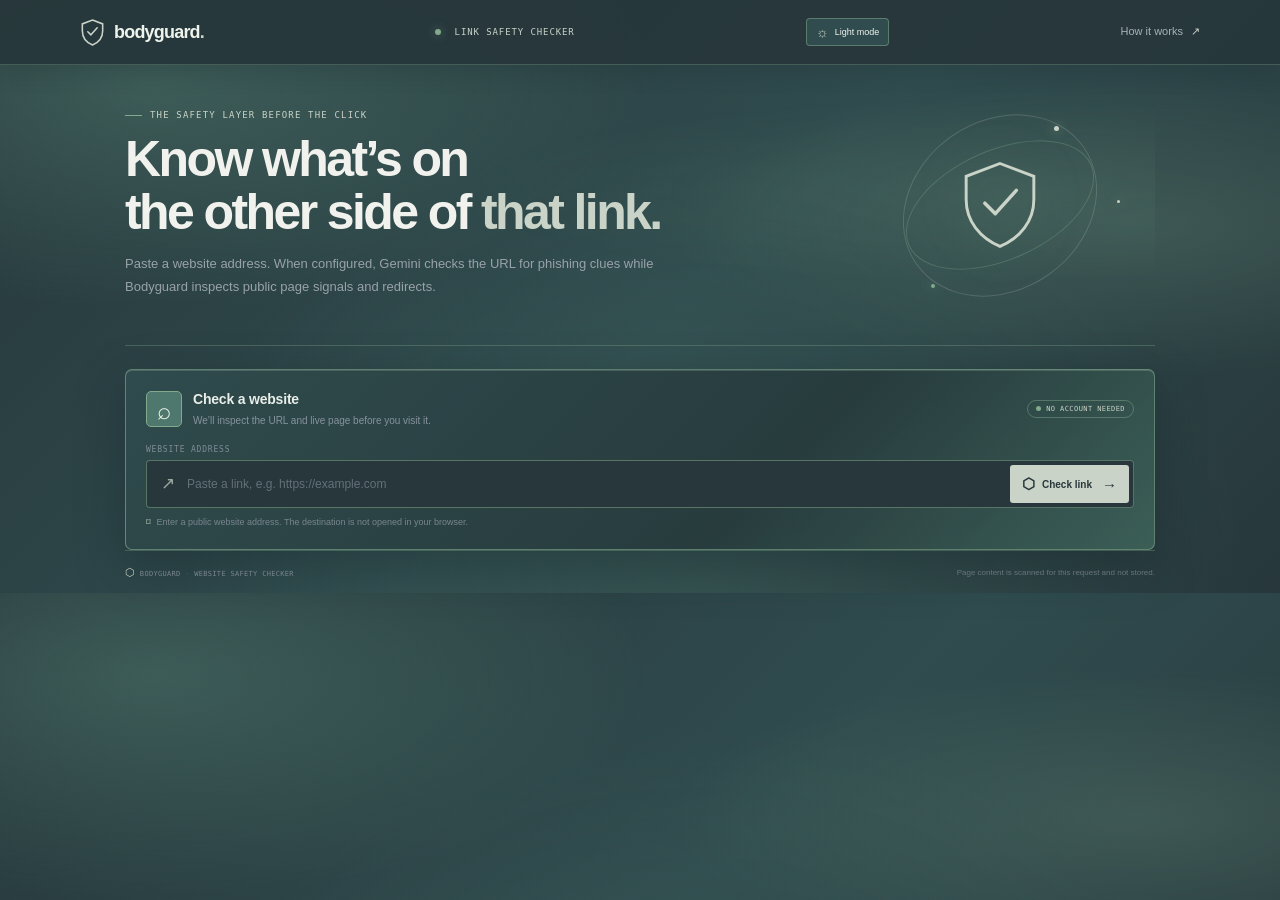
==== commit debe3caf: "Match browser theme color to sage teal palette" ====
--- a/jam_journey-main-edited/index.html
+++ b/jam_journey-main-edited/index.html
@@ -3,7 +3,7 @@
 <head>
   <meta charset="utf-8" />
   <meta name="viewport" content="width=device-width, initial-scale=1" />
-  <meta name="theme-color" content="#0b0e13" />
+  <meta name="theme-color" content="#27373b" />
   <meta name="description" content="Check a URL for scam and phishing signals with Gemini AI and live page safety checks." />
   <title>Bodyguard — Website safety checker</title>
   <link rel="stylesheet" href="styles.css" />
--- a/jam_journey-main-edited/styles.css
+++ b/jam_journey-main-edited/styles.css
@@ -83,3 +83,71 @@
 @media(max-width:570px){.top-status{display:none}.theme-toggle{padding:5px 7px;font-size:8px}.source-link{font-size:8px}}
 
 :root[data-theme="light"] .ai-assessment{background:#f2f7ef;border-color:#d8e5d2;color:#47594a}:root[data-theme="light"] .ai-assessment b{color:#426a3f}:root[data-theme="light"] .ai-assessment p,:root[data-theme="light"] .ai-assessment small{color:#5d6d5f}
+
+
+/* Palette refresh inspired by the supplied sage and deep-teal swatches */
+:root{
+  --bg:#27373b;
+  --panel:#304c4e;
+  --panel2:#3e625c;
+  --line:#668a7b;
+  --text:#f0f3ed;
+  --muted:#cad3c7;
+  --lime:#cad3c7;
+}
+:root:not([data-theme="light"]) body{
+  background:
+    radial-gradient(ellipse at 12% 14%,#4e786d88 0,transparent 31rem),
+    radial-gradient(ellipse at 89% 38%,#81a98b35 0,transparent 29rem),
+    radial-gradient(ellipse at 55% 100%,#4e786d42 0,transparent 34rem),
+    linear-gradient(135deg,#27373b 0%,#304c4e 53%,#27373b 100%);
+}
+:root:not([data-theme="light"]) body:before{
+  content:"";position:fixed;inset:0;z-index:-1;pointer-events:none;opacity:.14;
+  background-image:radial-gradient(#cad3c7 0.7px,transparent 0.7px);
+  background-size:24px 24px;
+}
+:root:not([data-theme="light"]) .topbar{
+  background:#27373beF;border-bottom-color:#81a98b55;
+  box-shadow:0 5px 24px #17262938;
+}
+:root:not([data-theme="light"]) .top-status{color:#cad3c7}
+:root:not([data-theme="light"]) .top-status i{background:#81a98b;box-shadow:0 0 10px #81a98b88}
+:root:not([data-theme="light"]) .hero{
+  border-bottom-color:#81a98b55;
+  background:radial-gradient(ellipse at 84% 45%,#81a98b1b,transparent 43%);
+}
+:root:not([data-theme="light"]) .eyebrow{color:#cad3c7}
+:root:not([data-theme="light"]) .eyebrow span{background:#81a98b}
+:root:not([data-theme="light"]) .orbit{border-color:#81a98b55}
+:root:not([data-theme="light"]) .orbit-b{border-color:#cad3c733}
+:root:not([data-theme="light"]) .orbit-dot{background:#cad3c7;box-shadow:0 0 12px #81a98b}
+:root:not([data-theme="light"]) .dot-b{background:#81a98b}
+:root:not([data-theme="light"]) .dot-c{background:#cad3c7}
+:root:not([data-theme="light"]) .orb-core{color:#cad3c7;filter:drop-shadow(0 0 25px #81a98b55)}
+:root:not([data-theme="light"]) .scanner-card{
+  background:linear-gradient(135deg,#304c4ef2,#273b3df5 62%,#3d6259e8);
+  border-color:#81a98b99;box-shadow:0 16px 48px #14242766,0 1px 0 #cad3c733 inset;
+}
+:root:not([data-theme="light"]) .scanner-symbol{background:#4e786d;border-color:#81a98b;color:#f0f3ed}
+:root:not([data-theme="light"]) .privacy-chip{border-color:#81a98b77;color:#cad3c7}
+:root:not([data-theme="light"]) .privacy-chip span{background:#81a98b}
+:root:not([data-theme="light"]) .url-entry{background:#27373b;border-color:#81a98b88}
+:root:not([data-theme="light"]) .url-entry:focus-within{border-color:#cad3c7;box-shadow:0 0 0 3px #81a98b44}
+:root:not([data-theme="light"]) .url-entry button{background:#cad3c7;color:#27373b}
+:root:not([data-theme="light"]) .url-entry button:hover{background:#e2e8df}
+:root:not([data-theme="light"]) .loading-card{background:linear-gradient(110deg,#304c4e,#3c6058);border-color:#81a98b88}
+:root:not([data-theme="light"]) .scan-spinner{border-color:#81a98b55;border-top-color:#cad3c7}
+:root:not([data-theme="light"]) .feature-grid article{
+  background:linear-gradient(145deg,#304c4e,#273b3e);
+  border-color:#81a98b66;box-shadow:0 8px 24px #14262933;
+}
+:root:not([data-theme="light"]) .feature-icon.green{background:#4e786d;color:#f0f3ed}
+:root:not([data-theme="light"]) .feature-icon.orange{background:#81a98b;color:#27373b}
+:root:not([data-theme="light"]) .feature-icon.violet{background:#cad3c7;color:#304c4e}
+:root:not([data-theme="light"]) footer{border-top-color:#81a98b55}
+:root:not([data-theme="light"]) .footer-shield{color:#cad3c7}
+:root:not([data-theme="light"]) .theme-toggle{border-color:#81a98b88;background:#304c4e;color:#f0f3ed}
+:root:not([data-theme="light"]) .theme-toggle:hover{border-color:#cad3c7;background:#4e786d}
+:root:not([data-theme="light"]) .theme-icon{color:#cad3c7}
+:root:not([data-theme="light"]) .form-hint span{color:#cad3c7}
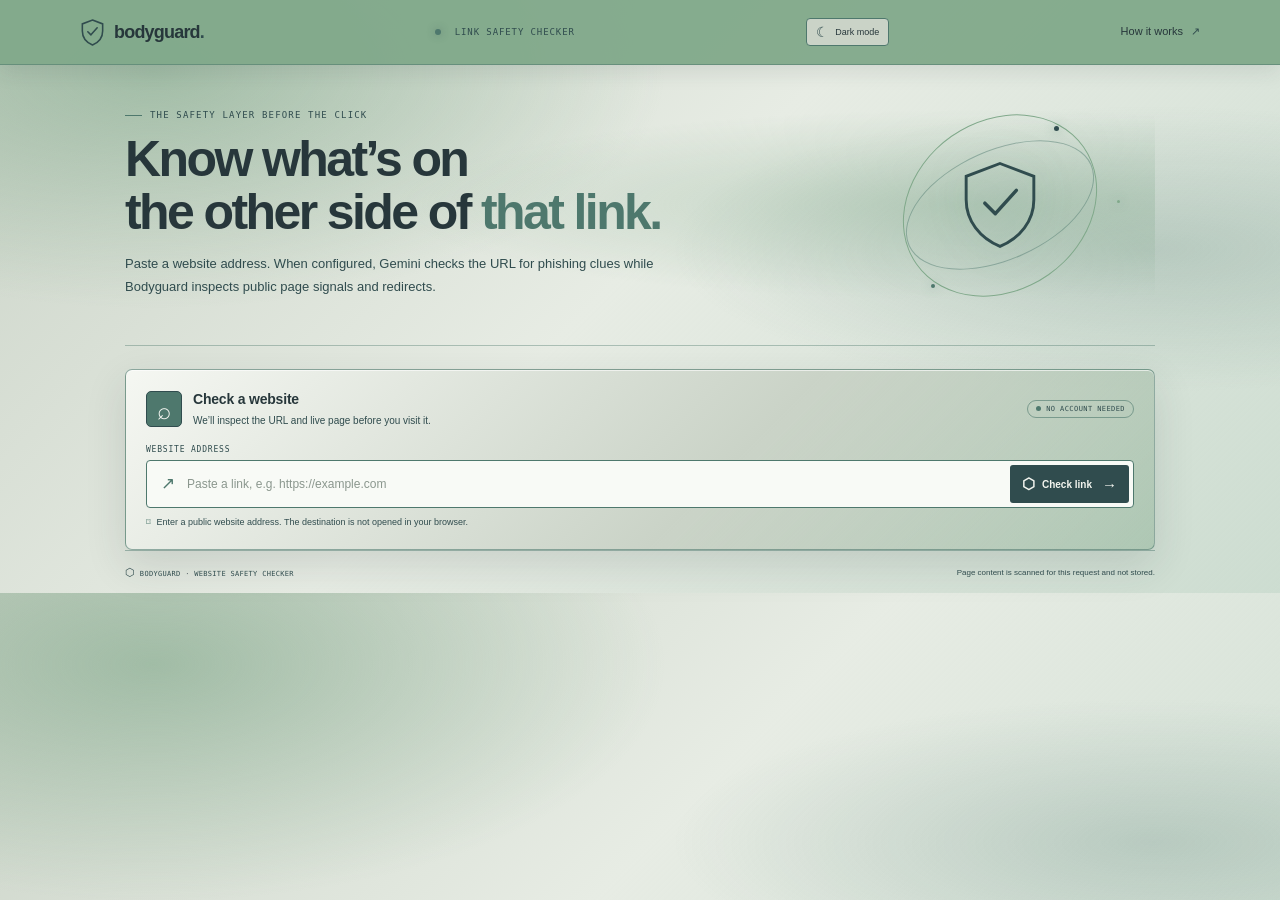
==== commit 83defe03: "Set matching browser theme color" ====
--- a/jam_journey-main-edited/index.html
+++ b/jam_journey-main-edited/index.html
@@ -3,7 +3,7 @@
 <head>
   <meta charset="utf-8" />
   <meta name="viewport" content="width=device-width, initial-scale=1" />
-  <meta name="theme-color" content="#27373b" />
+  <meta name="theme-color" content="#cad3c7" />
   <meta name="description" content="Check a URL for scam and phishing signals with Gemini AI and live page safety checks." />
   <title>Bodyguard — Website safety checker</title>
   <link rel="stylesheet" href="styles.css" />
--- a/jam_journey-main-edited/styles.css
+++ b/jam_journey-main-edited/styles.css
@@ -151,3 +151,76 @@
 :root:not([data-theme="light"]) .theme-toggle:hover{border-color:#cad3c7;background:#4e786d}
 :root:not([data-theme="light"]) .theme-icon{color:#cad3c7}
 :root:not([data-theme="light"]) .form-hint span{color:#cad3c7}
+
+
+/* Bright sage and teal theme from the supplied colour palette */
+:root[data-theme="light"] body{
+ background:
+  radial-gradient(ellipse at 12% 12%,#81a98b99 0,transparent 32rem),
+  radial-gradient(ellipse at 90% 42%,#4e786d3d 0,transparent 30rem),
+  linear-gradient(135deg,#cad3c7 0%,#e7ece4 48%,#81a98b66 100%);
+ color:#27373b;
+}
+:root[data-theme="light"] .topbar{
+ background:#81a98bf2;border-bottom-color:#4e786d88;
+ box-shadow:0 5px 22px #27373b20;
+}
+:root[data-theme="light"] .brand{color:#27373b}
+:root[data-theme="light"] .brand-dot,:root[data-theme="light"] .shield-logo{color:#304c4e}
+:root[data-theme="light"] .top-status{color:#304c4e}
+:root[data-theme="light"] .top-status i{background:#4e786d;box-shadow:0 0 9px #304c4e66}
+:root[data-theme="light"] .source-link{color:#27373b}
+:root[data-theme="light"] .source-link span{color:#304c4e}
+:root[data-theme="light"] .hero{
+ border-bottom-color:#4e786d66;
+ background:radial-gradient(ellipse at 82% 50%,#81a98b66,transparent 48%);
+}
+:root[data-theme="light"] .eyebrow{color:#304c4e}
+:root[data-theme="light"] .eyebrow span{background:#4e786d}
+:root[data-theme="light"] h1{color:#27373b}
+:root[data-theme="light"] h1 em{color:#4e786d}
+:root[data-theme="light"] .hero-copy p{color:#304c4e}
+:root[data-theme="light"] .orbit{border-color:#4e786d77}
+:root[data-theme="light"] .orbit-b{border-color:#81a98b}
+:root[data-theme="light"] .orb-core{color:#304c4e;filter:drop-shadow(0 0 18px #4e786d55)}
+:root[data-theme="light"] .orbit-dot{background:#304c4e;box-shadow:0 0 10px #4e786d88}
+:root[data-theme="light"] .dot-b{background:#4e786d}
+:root[data-theme="light"] .dot-c{background:#81a98b}
+:root[data-theme="light"] .scanner-card{
+ background:linear-gradient(135deg,#f5f7f2,#cad3c7 58%,#81a98b70);
+ border-color:#4e786d99;box-shadow:0 15px 40px #27373b24,0 1px #fff9 inset;
+}
+:root[data-theme="light"] .scanner-symbol{background:#4e786d;border-color:#304c4e;color:#f4f6f1}
+:root[data-theme="light"] .scanner-heading h2{color:#27373b}
+:root[data-theme="light"] .scanner-heading p{color:#304c4e}
+:root[data-theme="light"] .privacy-chip{border-color:#4e786d99;color:#304c4e}
+:root[data-theme="light"] .privacy-chip span{background:#4e786d}
+:root[data-theme="light"] .url-label{color:#304c4e}
+:root[data-theme="light"] .url-entry{background:#f8faf6;border-color:#4e786d}
+:root[data-theme="light"] .url-entry:focus-within{border-color:#304c4e;box-shadow:0 0 0 3px #81a98b77}
+:root[data-theme="light"] .url-prefix{color:#4e786d}
+:root[data-theme="light"] .url-entry button{background:#304c4e;color:#f3f5ef}
+:root[data-theme="light"] .url-entry button:hover{background:#4e786d;color:#fff}
+:root[data-theme="light"] .form-hint{color:#304c4e}
+:root[data-theme="light"] .form-hint span{color:#4e786d}
+:root[data-theme="light"] .loading-card{background:linear-gradient(110deg,#cad3c7,#81a98b66);border-color:#4e786d}
+:root[data-theme="light"] .loading-card b{color:#27373b}
+:root[data-theme="light"] .loading-card>div:nth-child(2)>span{color:#304c4e}
+:root[data-theme="light"] .scan-spinner{border-color:#4e786d66;border-top-color:#304c4e}
+:root[data-theme="light"] .feature-grid article{
+ background:linear-gradient(145deg,#e9eee6,#cad3c7);
+ border-color:#4e786d77;box-shadow:0 8px 22px #27373b18;
+}
+:root[data-theme="light"] .feature-grid article:nth-child(2){background:linear-gradient(145deg,#cad3c7,#81a98b66)}
+:root[data-theme="light"] .feature-grid article:nth-child(3){background:linear-gradient(145deg,#dfe8df,#81a98b55)}
+:root[data-theme="light"] .feature-icon.green{background:#4e786d;color:#fff}
+:root[data-theme="light"] .feature-icon.orange{background:#81a98b;color:#27373b}
+:root[data-theme="light"] .feature-icon.violet{background:#304c4e;color:#cad3c7}
+:root[data-theme="light"] .feature-grid h3{color:#27373b}
+:root[data-theme="light"] .feature-grid p{color:#304c4e}
+:root[data-theme="light"] footer{border-top-color:#4e786d77;color:#304c4e}
+:root[data-theme="light"] footer>span:last-child{color:#304c4e}
+:root[data-theme="light"] .footer-shield{color:#304c4e}
+:root[data-theme="light"] .theme-toggle{background:#cad3c7;border-color:#4e786d;color:#27373b}
+:root[data-theme="light"] .theme-toggle:hover{background:#81a98b;border-color:#304c4e}
+:root[data-theme="light"] .theme-icon{color:#304c4e}
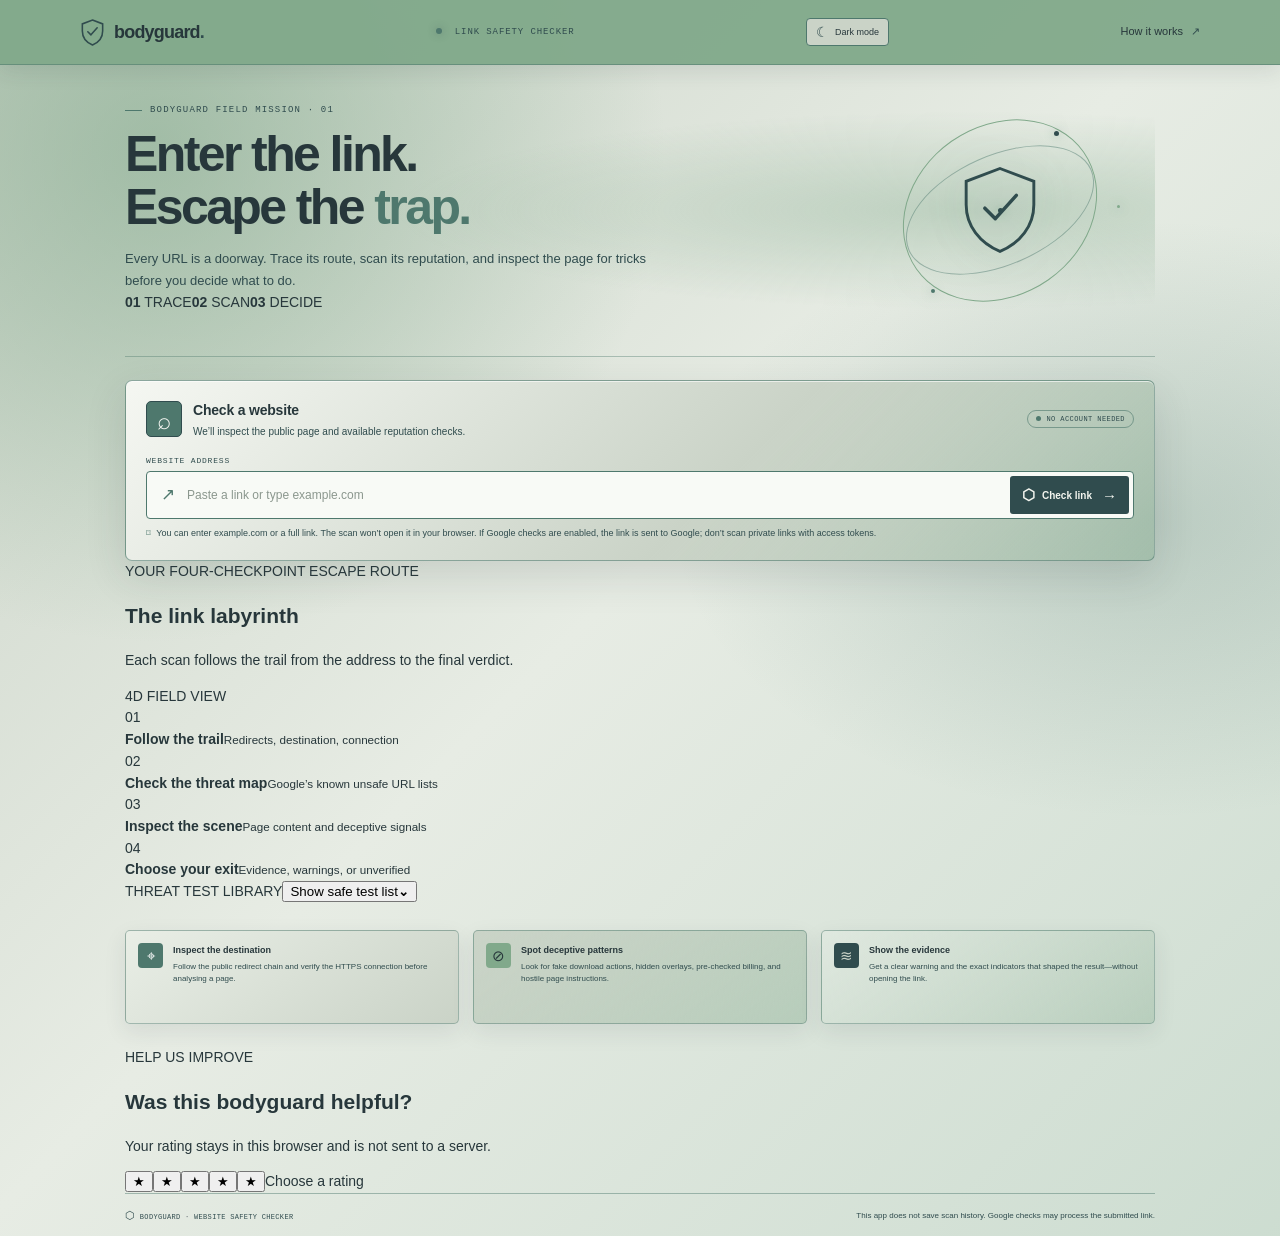
==== commit af05ea3b: "Restore detailed safety mission layout and rating" ====
--- a/jam_journey-main-edited/index.html
+++ b/jam_journey-main-edited/index.html
@@ -1,27 +1,31 @@
-<!doctype html>
-<html lang="en">
-<head>
-  <meta charset="utf-8" />
-  <meta name="viewport" content="width=device-width, initial-scale=1" />
-  <meta name="theme-color" content="#cad3c7" />
-  <meta name="description" content="Check a URL for scam and phishing signals with Gemini AI and live page safety checks." />
-  <title>Bodyguard — Website safety checker</title>
-  <link rel="stylesheet" href="styles.css" />
-</head>
-<body>
-  <header class="topbar"><a class="brand" href="#home" aria-label="Bodyguard home"><span class="shield-logo" aria-hidden="true"><svg viewBox="0 0 32 36" fill="none"><path d="M16 2 29 7v9c0 8.2-5.3 14.7-13 18C8.3 30.7 3 24.2 3 16V7l13-5Z" stroke="currentColor" stroke-width="2"/><path d="m10 17 4 4 8-9" stroke="currentColor" stroke-width="2" stroke-linecap="round" stroke-linejoin="round"/></svg></span><span>bodyguard<span class="brand-dot">.</span></span></a><div class="top-status"><i></i> LINK SAFETY CHECKER</div><button id="theme-toggle" class="theme-toggle" type="button" aria-label="Switch to light theme" aria-pressed="false"><span class="theme-icon" aria-hidden="true">☼</span><span class="theme-label">Light mode</span></button><a class="source-link" href="README.md">How it works <span>↗</span></a></header>
-  <main id="home">
-    <section class="hero"><div class="hero-copy"><div class="eyebrow"><span></span>THE SAFETY LAYER BEFORE THE CLICK</div><h1>Know what’s on<br/>the other side of <em>that link.</em></h1><p>Paste a website address. When configured, Gemini checks the URL for phishing clues while Bodyguard inspects public page signals and redirects.</p></div><div class="shield-art" aria-hidden="true"><div class="orbit orbit-a"></div><div class="orbit orbit-b"></div><div class="orb-core"><svg viewBox="0 0 70 78" fill="none"><path d="M35 3 64 14v20c0 18.2-11.8 32.7-29 40C17.8 66.7 6 52.2 6 34V14L35 3Z" stroke="currentColor" stroke-width="2.5"/><path d="m22 37 9 9 18-20" stroke="currentColor" stroke-width="3" stroke-linecap="round" stroke-linejoin="round"/></svg></div><span class="orbit-dot dot-a"></span><span class="orbit-dot dot-b"></span><span class="orbit-dot dot-c"></span></div></section>
+<!doctype html>
+<html lang="en" data-theme="light">
+<head>
+  <meta charset="utf-8" />
+  <meta name="viewport" content="width=device-width, initial-scale=1" />
+  <meta name="theme-color" content="#cad3c7" />
+  <meta name="description" content="Scan a website for risky redirects, suspicious download buttons, hidden click targets, subscription traps, and prompt injection." />
+  <title>Bodyguard — Website safety checker</title>
+  <link rel="stylesheet" href="styles.css" />
+</head>
+<body>
+  <header class="topbar"><a class="brand" href="#home" aria-label="Bodyguard home"><span class="shield-logo" aria-hidden="true"><svg viewBox="0 0 32 36" fill="none"><path d="M16 2 29 7v9c0 8.2-5.3 14.7-13 18C8.3 30.7 3 24.2 3 16V7l13-5Z" stroke="currentColor" stroke-width="2"/><path d="m10 17 4 4 8-9" stroke="currentColor" stroke-width="2" stroke-linecap="round" stroke-linejoin="round"/></svg></span><span>bodyguard<span class="brand-dot">.</span></span></a><div class="top-status"><i></i> LINK SAFETY CHECKER</div><button id="theme-toggle" class="theme-toggle" type="button" aria-label="Switch to dark theme" aria-pressed="true"><span class="theme-icon" aria-hidden="true">☾</span><span class="theme-label">Dark mode</span></button><a class="source-link" href="README.md">How it works <span>↗</span></a></header>
+  <main id="home">
+    <section class="hero"><div class="hero-copy"><div class="eyebrow"><span></span>BODYGUARD FIELD MISSION · 01</div><h1>Enter the link.<br/>Escape the <em>trap.</em></h1><p>Every URL is a doorway. Trace its route, scan its reputation, and inspect the page for tricks before you decide what to do.</p><div class="hero-stats"><span><b>01</b> TRACE</span><span><b>02</b> SCAN</span><span><b>03</b> DECIDE</span></div></div><div class="shield-art" aria-hidden="true"><div class="orbit orbit-a"></div><div class="orbit orbit-b"></div><div class="orbit orbit-c"></div><div class="orb-core"><svg viewBox="0 0 70 78" fill="none"><path d="M35 3 64 14v20c0 18.2-11.8 32.7-29 40C17.8 66.7 6 52.2 6 34V14L35 3Z" stroke="currentColor" stroke-width="2.5"/><path d="m22 37 9 9 18-20" stroke="currentColor" stroke-width="3" stroke-linecap="round" stroke-linejoin="round"/></svg></div><span class="orbit-dot dot-a"></span><span class="orbit-dot dot-b"></span><span class="orbit-dot dot-c"></span><span class="orbit-dot dot-d"></span></div></section>
+
+    <section class="scanner-card" aria-labelledby="scan-title"><div class="scanner-heading"><div class="scanner-symbol">⌕</div><div><h2 id="scan-title">Check a website</h2><p>We’ll inspect the public page and available reputation checks.</p></div><span class="privacy-chip"><span></span>NO ACCOUNT NEEDED</span></div><form id="scan-form" novalidate><label class="url-label" for="url-input">WEBSITE ADDRESS</label><div class="url-entry"><span class="url-prefix">↗</span><input id="url-input" name="url" type="text" inputmode="url" placeholder="Paste a link or type example.com" autocomplete="url" spellcheck="false" required/><button id="scan-button" type="submit"><span class="button-shield">⬡</span><span>Check link</span><span class="button-arrow">→</span></button></div><div class="form-hint"><span>⌑</span> You can enter example.com or a full link. The scan won’t open it in your browser. If Google checks are enabled, the link is sent to Google; don’t scan private links with access tokens.</div><p class="form-error" id="form-error" role="alert" hidden></p></form></section>
+
+    <section class="mission-panel" aria-labelledby="mission-title"><div class="mission-heading"><div><span class="mission-kicker">YOUR FOUR-CHECKPOINT ESCAPE ROUTE</span><h2 id="mission-title">The link labyrinth</h2><p>Each scan follows the trail from the address to the final verdict.</p></div><span class="mission-badge">4D FIELD VIEW</span></div><div class="mission-track"><article><span class="mission-number">01</span><div><b>Follow the trail</b><small>Redirects, destination, connection</small></div></article><i aria-hidden="true"></i><article><span class="mission-number">02</span><div><b>Check the threat map</b><small>Google’s known unsafe URL lists</small></div></article><i aria-hidden="true"></i><article><span class="mission-number">03</span><div><b>Inspect the scene</b><small>Page content and deceptive signals</small></div></article><i aria-hidden="true"></i><article><span class="mission-number">04</span><div><b>Choose your exit</b><small>Evidence, warnings, or unverified</small></div></article></div><div class="threat-list-control"><span>THREAT TEST LIBRARY</span><button id="toggle-threat-list" type="button" aria-expanded="false" aria-controls="threat-list"><span id="threat-list-label">Show safe test list</span><b id="threat-list-chevron" aria-hidden="true">⌄</b></button></div><div id="threat-list" class="threat-list" hidden><p>Google’s API checks a URL you submit. It does not give this app a public list of live malicious websites. These Google test pages simulate threat categories and do not contain working malware.</p><dl><div><dt>Malware simulation</dt><dd><code>https://testsafebrowsing.appspot.com/s/malware.html</code></dd></div><div><dt>Phishing simulation</dt><dd><code>https://testsafebrowsing.appspot.com/s/phishing.html</code></dd></div><div><dt>Unwanted software simulation</dt><dd><code>https://testsafebrowsing.appspot.com/s/unwanted.html</code></dd></div></dl><small>These addresses are plain text. To scan one, copy it into the address box above. Never download anything from a test page.</small></div></section>
+
+    <section class="loading-card" id="loading-card" hidden aria-live="polite"><div class="scan-spinner"></div><div><b id="loading-title">Checking the website…</b><span id="loading-step">Looking up the public address and checking the connection.</span></div><span class="loading-elapsed" id="loading-elapsed">0s</span></section>
+
+    <section class="result" id="result" hidden aria-live="polite" aria-atomic="true"><div class="result-banner" id="result-banner"><div class="result-symbol" id="result-symbol"></div><div class="result-message"><div class="result-kicker" id="result-kicker"></div><h2 id="result-title"></h2><p id="result-summary"></p></div><div class="result-host" id="result-host"></div></div><div class="result-body"><div class="result-meta"><span id="checked-url"></span><span id="scan-time"></span></div><section class="findings-section"><div class="section-heading"><div><h3>What we found</h3><p>Signals collected from the live page and its connection.</p></div><span class="finding-count" id="finding-count"></span></div><div class="findings" id="findings"></div><div class="no-findings" id="no-findings" hidden><span>✓</span><div><b id="no-findings-title">No high-risk patterns were found by the configured checks</b><small id="no-findings-detail">No scan can guarantee that an unfamiliar website is safe.</small></div></div></section><section class="connection-section"><div class="section-heading"><div><h3>Connection &amp; page checks</h3><p>Technical details about the page Bodyguard inspected.</p></div></div><div class="check-grid" id="check-grid"></div></section><details class="limits"><summary>What this scan can and can’t tell you</summary><p>Bodyguard checks Google Safe Browsing only when its server key is configured. Gemini can review supported public page content only when its server key is configured; it is an AI assistant, not a threat database, and can be wrong. Neither this scanner nor Google can guarantee perfect results. The scanner does not run arbitrary page JavaScript or simulate browser clicks, so dynamic overlays and controls may be missed. A result marked incomplete is unverified, not safe. When Google Safe Browsing flags a page, see <a href="https://developers.google.com/safe-browsing" target="_blank" rel="noopener noreferrer">Google’s Safe Browsing guidance</a>.</p></details><button class="scan-another" id="scan-another" type="button">Check another link <span>↗</span></button></div></section>
+
+    <section class="feature-grid" id="how-it-works"><article><span class="feature-icon green">⌖</span><div><h3>Inspect the destination</h3><p>Follow the public redirect chain and verify the HTTPS connection before analysing a page.</p></div></article><article><span class="feature-icon orange">⊘</span><div><h3>Spot deceptive patterns</h3><p>Look for fake download actions, hidden overlays, pre-checked billing, and hostile page instructions.</p></div></article><article><span class="feature-icon violet">≋</span><div><h3>Show the evidence</h3><p>Get a clear warning and the exact indicators that shaped the result—without opening the link.</p></div></article></section>
+    <section class="rating-panel" aria-labelledby="rating-title"><div class="rating-copy"><span class="rating-kicker">HELP US IMPROVE</span><h2 id="rating-title">Was this bodyguard helpful?</h2><p>Your rating stays in this browser and is not sent to a server.</p></div><div class="rating-control" role="group" aria-label="Rate Bodyguard from one to five stars"><button type="button" class="rating-star" data-rating="1" aria-label="1 star">★</button><button type="button" class="rating-star" data-rating="2" aria-label="2 stars">★</button><button type="button" class="rating-star" data-rating="3" aria-label="3 stars">★</button><button type="button" class="rating-star" data-rating="4" aria-label="4 stars">★</button><button type="button" class="rating-star" data-rating="5" aria-label="5 stars">★</button><span id="rating-feedback" aria-live="polite">Choose a rating</span></div></section>
+    <footer><span><span class="footer-shield">⬡</span> BODYGUARD <i>·</i> WEBSITE SAFETY CHECKER</span><span>This app does not save scan history. Google checks may process the submitted link.</span></footer>
+  </main>
+  <script src="app.js" defer></script>
+</body>
+</html>
 
-    <section class="scanner-card" aria-labelledby="scan-title"><div class="scanner-heading"><div class="scanner-symbol">⌕</div><div><h2 id="scan-title">Check a website</h2><p>We’ll inspect the URL and live page before you visit it.</p></div><span class="privacy-chip"><span></span>NO ACCOUNT NEEDED</span></div><form id="scan-form" novalidate><label class="url-label" for="url-input">WEBSITE ADDRESS</label><div class="url-entry"><span class="url-prefix">↗</span><input id="url-input" name="url" type="text" inputmode="url" placeholder="Paste a link, e.g. https://example.com" autocomplete="url" spellcheck="false" required/><button id="scan-button" type="submit"><span class="button-shield">⬡</span><span>Check link</span><span class="button-arrow">→</span></button></div><div class="form-hint"><span>⌑</span> Enter a public website address. The destination is not opened in your browser.</div><p class="form-error" id="form-error" role="alert" hidden></p></form></section>
-
-    <section class="loading-card" id="loading-card" hidden aria-live="polite"><div class="scan-spinner"></div><div><b id="loading-title">Checking the website…</b><span id="loading-step">Looking up the public address and checking the connection.</span></div><span class="loading-elapsed" id="loading-elapsed">0s</span></section>
-
-    <section class="result" id="result" hidden aria-live="polite" aria-atomic="true"><div class="result-banner" id="result-banner"><div class="result-symbol" id="result-symbol"></div><div class="result-message"><div class="result-kicker" id="result-kicker"></div><h2 id="result-title"></h2><p id="result-summary"></p></div><div class="result-host" id="result-host"></div></div><div class="result-body"><div class="result-meta"><span id="checked-url"></span><span id="scan-time"></span></div><section class="findings-section"><div class="section-heading"><div><h3>What we found</h3><p>Signals collected from the live page and its connection.</p></div><span class="finding-count" id="finding-count"></span></div><div class="findings" id="findings"></div><div class="no-findings" id="no-findings" hidden><span>✓</span><div><b>No high-risk page patterns detected</b><small>This is a limited scan, not a guarantee that the site is safe.</small></div></div></section><section class="connection-section"><div class="section-heading"><div><h3>Connection &amp; page checks</h3><p>Technical details about the page Bodyguard inspected.</p></div></div><div class="check-grid" id="check-grid"></div></section><details class="limits"><summary>What this scan can and can’t tell you</summary><p>Bodyguard fetches the public page and applies local security heuristics. It does not execute the site’s JavaScript, use a commercial malware or phishing reputation database, or certify a site as safe. “No major issues found” means this scan did not observe its listed warning signs; stay cautious with unfamiliar sites.</p></details><button class="scan-another" id="scan-another" type="button">Check another link <span>↗</span></button></div></section>
-
-    <footer><span><span class="footer-shield">⬡</span> BODYGUARD <i>·</i> WEBSITE SAFETY CHECKER</span><span>Page content is scanned for this request and not stored.</span></footer>
-  </main>
-  <script src="app.js" defer></script>
-</body>
-</html>
-
--- a/jam_journey-main-edited/styles.css
+++ b/jam_journey-main-edited/styles.css
@@ -224,3 +224,9 @@
 :root[data-theme="light"] .theme-toggle{background:#cad3c7;border-color:#4e786d;color:#27373b}
 :root[data-theme="light"] .theme-toggle:hover{background:#81a98b;border-color:#304c4e}
 :root[data-theme="light"] .theme-icon{color:#304c4e}
+
+
+/* Slow shield protection rotation */
+.orb-core{animation:shield-protection-rotate 18s linear infinite;transform-origin:50% 50%}
+@keyframes shield-protection-rotate{to{transform:rotate(360deg)}}
+@media(prefers-reduced-motion:reduce){.orb-core{animation:none}}
